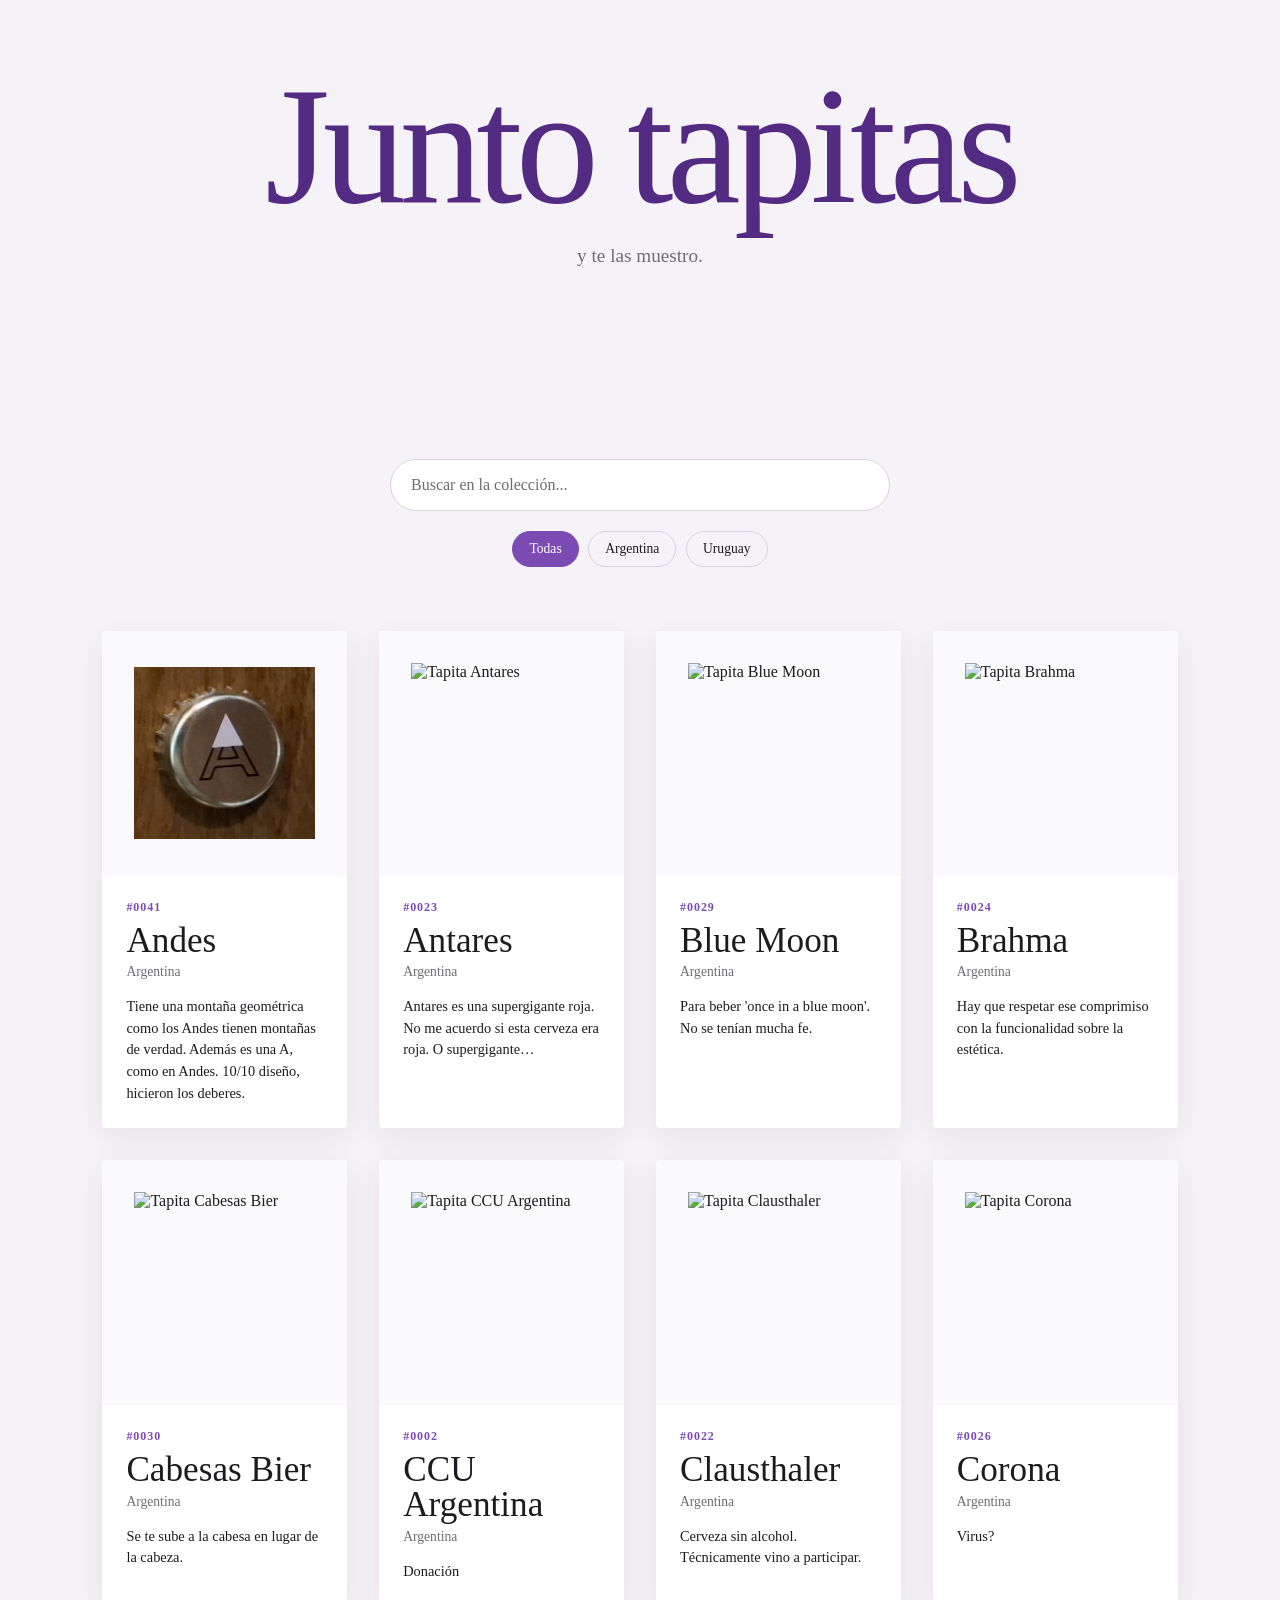
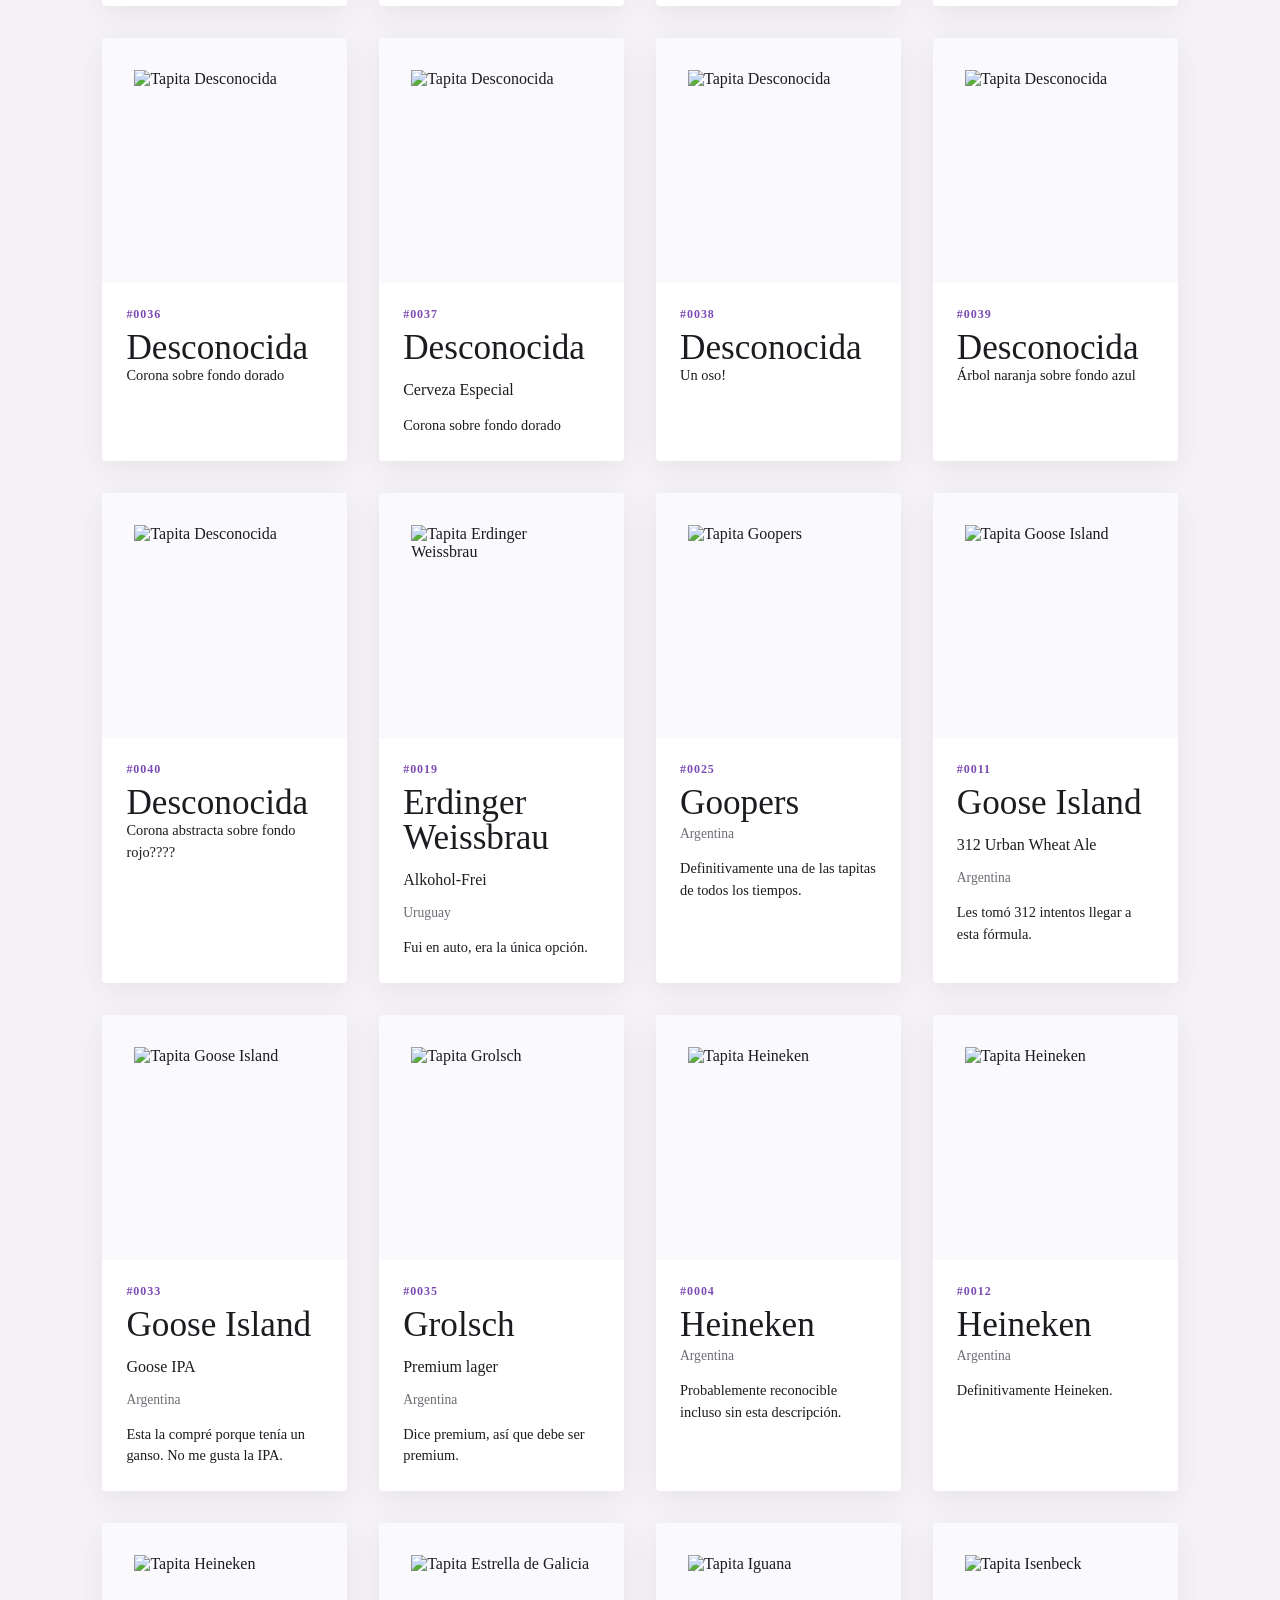
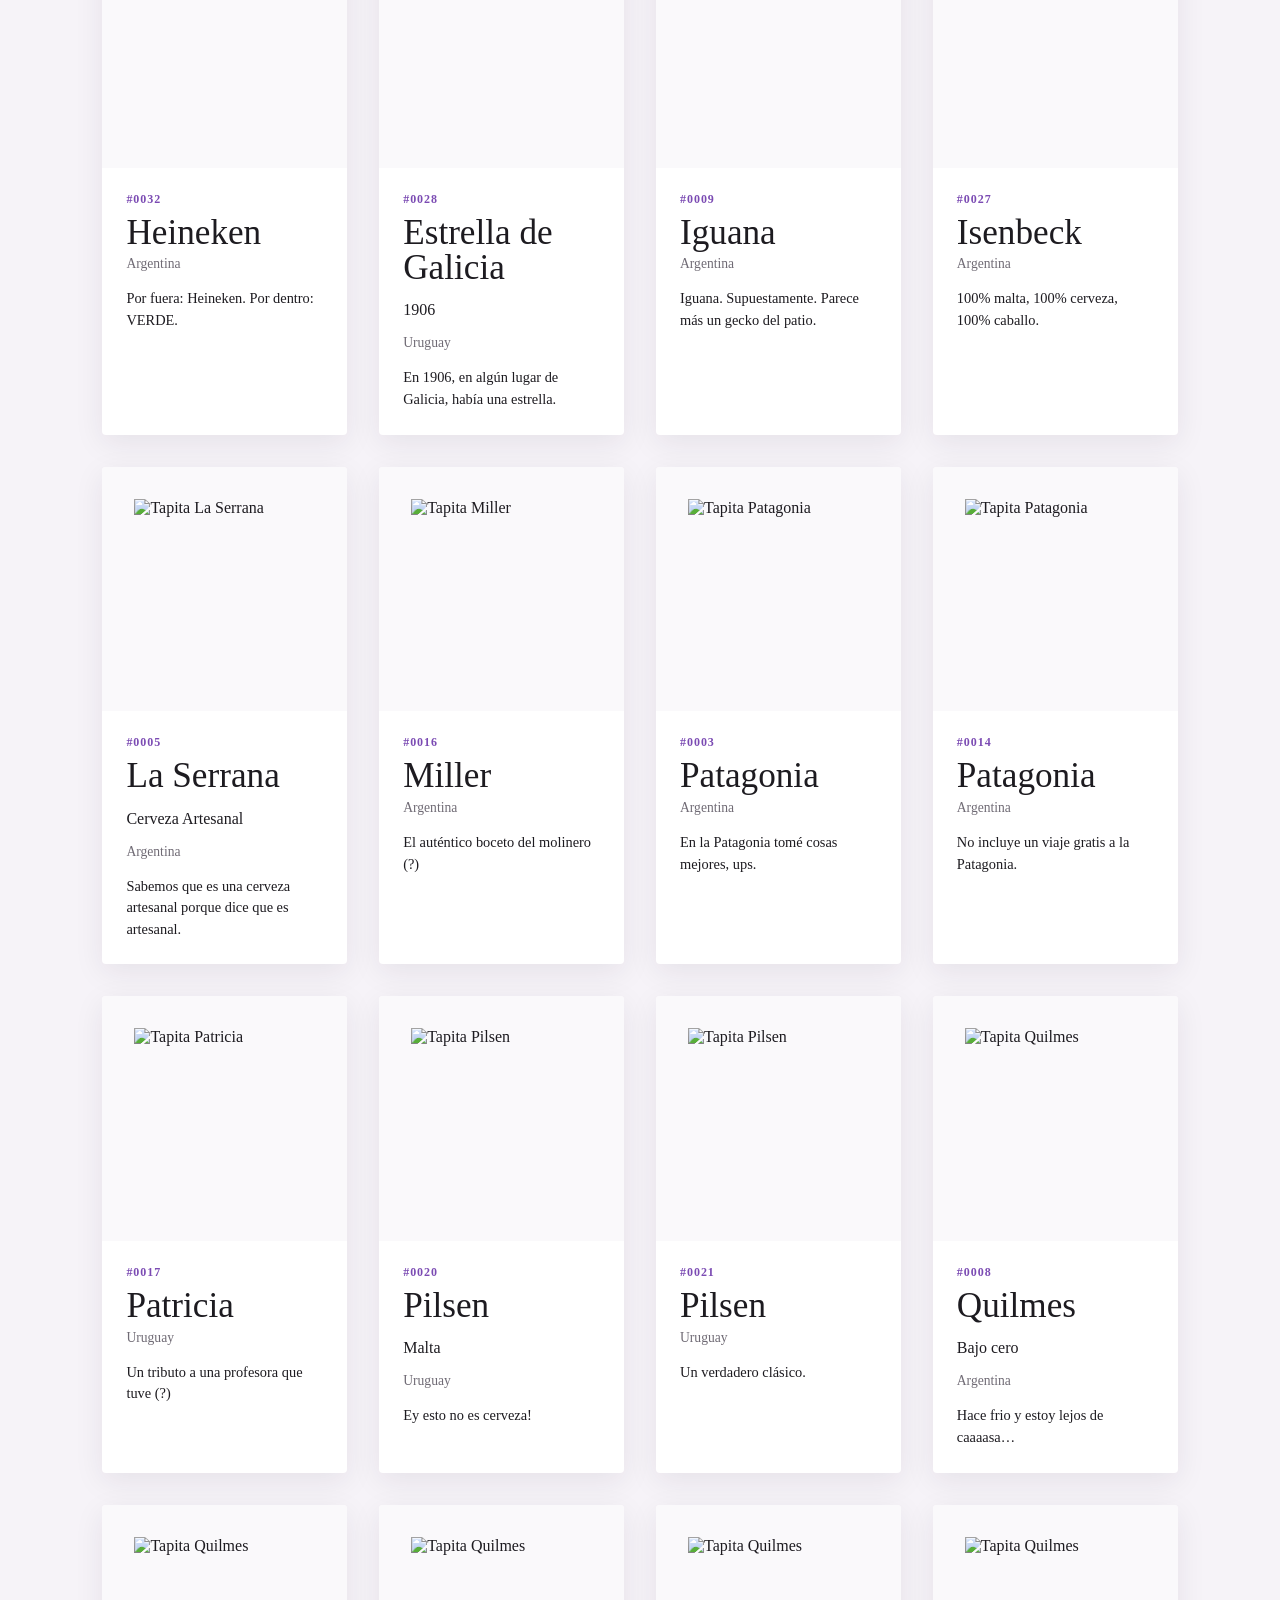
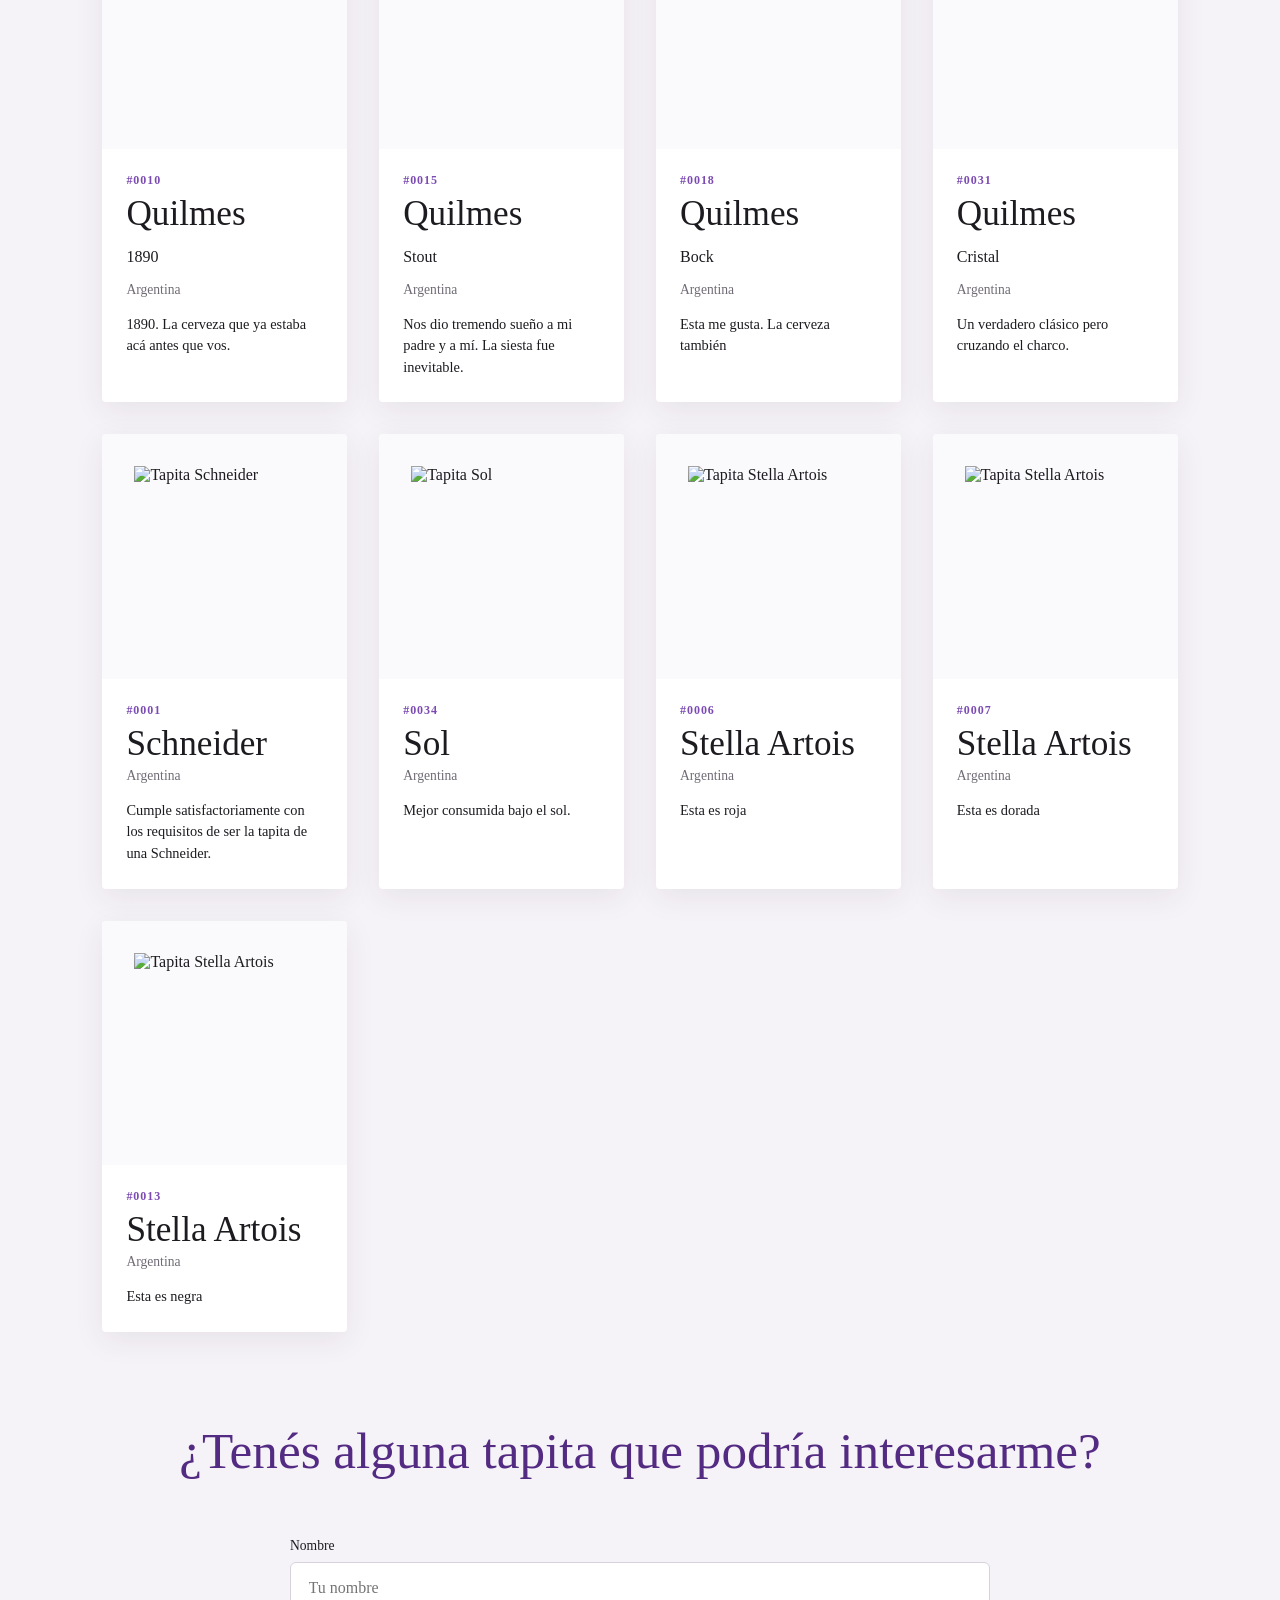
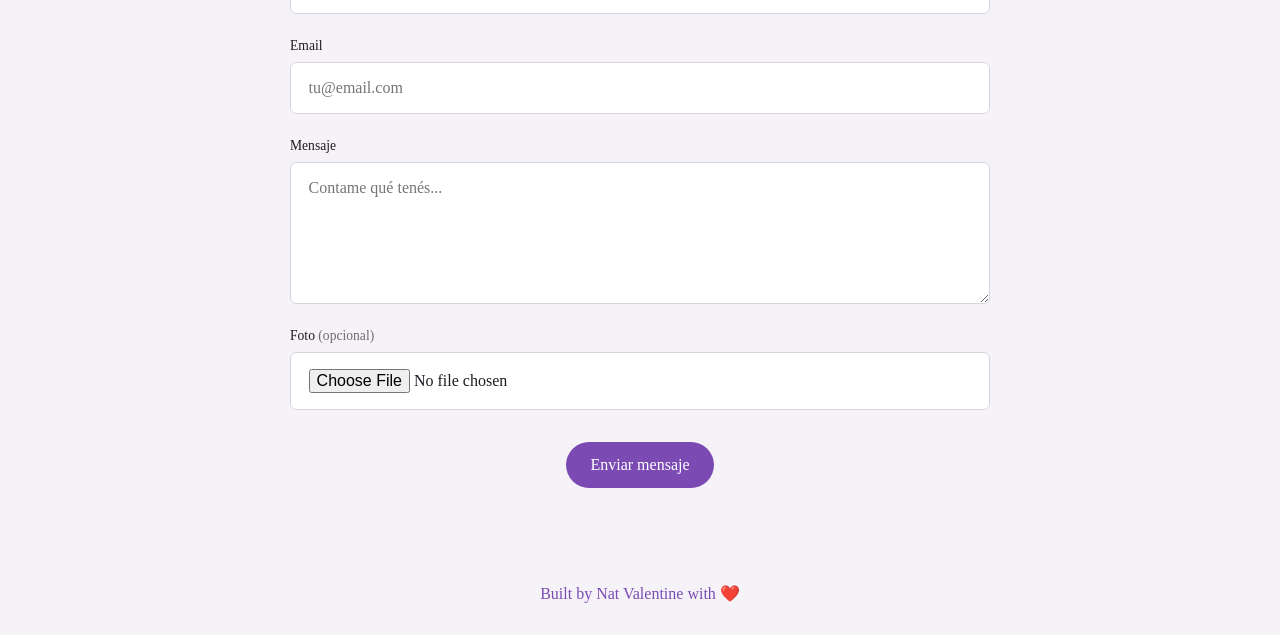
==== index.html @ 82ef7c2a "upload project" ====
<!doctype html>
<html lang="es">
  <head>
    <meta charset="UTF-8" />
    <meta name="viewport" content="width=device-width, initial-scale=1.0" />

    <link rel="stylesheet" href="styles.css" />

    <script src="script.js" defer></script>
    <title>Mis tapitas</title>
  </head>
  <body>
    <header>
      <h1>Junto tapitas</h1>
      <p>y te las muestro.</p>
    </header>

    <main>
      <section id="tapitas">
        <section id="mis-tapitas" class="collection">
          <div class="filters">
            <input
              type="search"
              class="search-input"
              placeholder="Buscar en la colección..."
            />

            <div class="filter-chips">
              <button class="filter-chip active" data-place="">Todas</button>

              <button class="filter-chip" data-place="Argentina">
                Argentina
              </button>

              <button class="filter-chip" data-place="Uruguay">Uruguay</button>
            </div>
          </div>

          <div class="grid">
            <article class="card" data-brand="Andes" data-place="Argentina">
              <div class="card-image">
                <img src="assets/tapitas/0041.png" alt="Tapita Andes" />
              </div>

              <div class="card-info">
                <span class="card-id">#0041</span>

                <h3>Andes</h3>

                <p class="card-place">Argentina</p>
                <p class="card-description">
                  Tiene una montaña geométrica como los Andes tienen montañas de
                  verdad. Además es una A, como en Andes. 10/10 diseño, hicieron
                  los deberes.
                </p>
              </div>
            </article>

            <article class="card" data-brand="Antares" data-place="Argentina">
              <div class="card-image">
                <img src="assets/tapitas/0023.png" alt="Tapita Antares" />
              </div>

              <div class="card-info">
                <span class="card-id">#0023</span>

                <h3>Antares</h3>

                <p class="card-place">Argentina</p>
                <p class="card-description">
                  Antares es una supergigante roja. No me acuerdo si esta
                  cerveza era roja. O supergigante…
                </p>
              </div>
            </article>

            <article class="card" data-brand="Blue Moon" data-place="Argentina">
              <div class="card-image">
                <img src="assets/tapitas/0029.png" alt="Tapita Blue Moon" />
              </div>

              <div class="card-info">
                <span class="card-id">#0029</span>

                <h3>Blue Moon</h3>

                <p class="card-place">Argentina</p>
                <p class="card-description">
                  Para beber &#x27;once in a blue moon&#x27;. No se tenían mucha
                  fe.
                </p>
              </div>
            </article>

            <article class="card" data-brand="Brahma" data-place="Argentina">
              <div class="card-image">
                <img src="assets/tapitas/0024.png" alt="Tapita Brahma" />
              </div>

              <div class="card-info">
                <span class="card-id">#0024</span>

                <h3>Brahma</h3>

                <p class="card-place">Argentina</p>
                <p class="card-description">
                  Hay que respetar ese comprimiso con la funcionalidad sobre la
                  estética.
                </p>
              </div>
            </article>

            <article
              class="card"
              data-brand="Cabesas Bier"
              data-place="Argentina"
            >
              <div class="card-image">
                <img src="assets/tapitas/0030.png" alt="Tapita Cabesas Bier" />
              </div>

              <div class="card-info">
                <span class="card-id">#0030</span>

                <h3>Cabesas Bier</h3>

                <p class="card-place">Argentina</p>
                <p class="card-description">
                  Se te sube a la cabesa en lugar de la cabeza.
                </p>
              </div>
            </article>

            <article
              class="card"
              data-brand="CCU Argentina"
              data-place="Argentina"
            >
              <div class="card-image">
                <img src="assets/tapitas/0002.png" alt="Tapita CCU Argentina" />
              </div>

              <div class="card-info">
                <span class="card-id">#0002</span>

                <h3>CCU Argentina</h3>

                <p class="card-place">Argentina</p>
                <p class="card-description">Donación</p>
              </div>
            </article>

            <article
              class="card"
              data-brand="Clausthaler"
              data-place="Argentina"
            >
              <div class="card-image">
                <img src="assets/tapitas/0022.png" alt="Tapita Clausthaler" />
              </div>

              <div class="card-info">
                <span class="card-id">#0022</span>

                <h3>Clausthaler</h3>

                <p class="card-place">Argentina</p>
                <p class="card-description">
                  Cerveza sin alcohol. Técnicamente vino a participar.
                </p>
              </div>
            </article>

            <article class="card" data-brand="Corona" data-place="Argentina">
              <div class="card-image">
                <img src="assets/tapitas/0026.png" alt="Tapita Corona" />
              </div>

              <div class="card-info">
                <span class="card-id">#0026</span>

                <h3>Corona</h3>

                <p class="card-place">Argentina</p>
                <p class="card-description">Virus?</p>
              </div>
            </article>

            <article class="card" data-brand="Desconocida" data-place="">
              <div class="card-image">
                <img src="assets/tapitas/0036.png" alt="Tapita Desconocida" />
              </div>

              <div class="card-info">
                <span class="card-id">#0036</span>

                <h3>Desconocida</h3>

                <p class="card-description">Corona sobre fondo dorado</p>
              </div>
            </article>

            <article class="card" data-brand="Desconocida" data-place="">
              <div class="card-image">
                <img src="assets/tapitas/0037.png" alt="Tapita Desconocida" />
              </div>

              <div class="card-info">
                <span class="card-id">#0037</span>

                <h3>Desconocida</h3>

                <p class="card-product">Cerveza Especial</p>

                <p class="card-description">Corona sobre fondo dorado</p>
              </div>
            </article>

            <article class="card" data-brand="Desconocida" data-place="">
              <div class="card-image">
                <img src="assets/tapitas/0038.png" alt="Tapita Desconocida" />
              </div>

              <div class="card-info">
                <span class="card-id">#0038</span>

                <h3>Desconocida</h3>

                <p class="card-description">Un oso!</p>
              </div>
            </article>

            <article class="card" data-brand="Desconocida" data-place="">
              <div class="card-image">
                <img src="assets/tapitas/0039.png" alt="Tapita Desconocida" />
              </div>

              <div class="card-info">
                <span class="card-id">#0039</span>

                <h3>Desconocida</h3>

                <p class="card-description">Árbol naranja sobre fondo azul</p>
              </div>
            </article>

            <article class="card" data-brand="Desconocida" data-place="">
              <div class="card-image">
                <img src="assets/tapitas/0040.png" alt="Tapita Desconocida" />
              </div>

              <div class="card-info">
                <span class="card-id">#0040</span>

                <h3>Desconocida</h3>

                <p class="card-description">
                  Corona abstracta sobre fondo rojo????
                </p>
              </div>
            </article>

            <article
              class="card"
              data-brand="Erdinger Weissbrau"
              data-place="Uruguay"
            >
              <div class="card-image">
                <img
                  src="assets/tapitas/0019.png"
                  alt="Tapita Erdinger Weissbrau"
                />
              </div>

              <div class="card-info">
                <span class="card-id">#0019</span>

                <h3>Erdinger Weissbrau</h3>

                <p class="card-product">Alkohol-Frei</p>
                <p class="card-place">Uruguay</p>
                <p class="card-description">
                  Fui en auto, era la única opción.
                </p>
              </div>
            </article>

            <article class="card" data-brand="Goopers" data-place="Argentina">
              <div class="card-image">
                <img src="assets/tapitas/0025.png" alt="Tapita Goopers" />
              </div>

              <div class="card-info">
                <span class="card-id">#0025</span>

                <h3>Goopers</h3>

                <p class="card-place">Argentina</p>
                <p class="card-description">
                  Definitivamente una de las tapitas de todos los tiempos.
                </p>
              </div>
            </article>

            <article
              class="card"
              data-brand="Goose Island"
              data-place="Argentina"
            >
              <div class="card-image">
                <img src="assets/tapitas/0011.png" alt="Tapita Goose Island" />
              </div>

              <div class="card-info">
                <span class="card-id">#0011</span>

                <h3>Goose Island</h3>

                <p class="card-product">312 Urban Wheat Ale</p>
                <p class="card-place">Argentina</p>
                <p class="card-description">
                  Les tomó 312 intentos llegar a esta fórmula.
                </p>
              </div>
            </article>

            <article
              class="card"
              data-brand="Goose Island"
              data-place="Argentina"
            >
              <div class="card-image">
                <img src="assets/tapitas/0033.png" alt="Tapita Goose Island" />
              </div>

              <div class="card-info">
                <span class="card-id">#0033</span>

                <h3>Goose Island</h3>

                <p class="card-product">Goose IPA</p>
                <p class="card-place">Argentina</p>
                <p class="card-description">
                  Esta la compré porque tenía un ganso. No me gusta la IPA.
                </p>
              </div>
            </article>

            <article class="card" data-brand="Grolsch" data-place="Argentina">
              <div class="card-image">
                <img src="assets/tapitas/0035.png" alt="Tapita Grolsch" />
              </div>

              <div class="card-info">
                <span class="card-id">#0035</span>

                <h3>Grolsch</h3>

                <p class="card-product">Premium lager</p>
                <p class="card-place">Argentina</p>
                <p class="card-description">
                  Dice premium, así que debe ser premium.
                </p>
              </div>
            </article>

            <article class="card" data-brand="Heineken" data-place="Argentina">
              <div class="card-image">
                <img src="assets/tapitas/0004.png" alt="Tapita Heineken" />
              </div>

              <div class="card-info">
                <span class="card-id">#0004</span>

                <h3>Heineken</h3>

                <p class="card-place">Argentina</p>
                <p class="card-description">
                  Probablemente reconocible incluso sin esta descripción.
                </p>
              </div>
            </article>

            <article class="card" data-brand="Heineken" data-place="Argentina">
              <div class="card-image">
                <img src="assets/tapitas/0012.png" alt="Tapita Heineken" />
              </div>

              <div class="card-info">
                <span class="card-id">#0012</span>

                <h3>Heineken</h3>

                <p class="card-place">Argentina</p>
                <p class="card-description">Definitivamente Heineken.</p>
              </div>
            </article>

            <article class="card" data-brand="Heineken" data-place="Argentina">
              <div class="card-image">
                <img src="assets/tapitas/0032.png" alt="Tapita Heineken" />
              </div>

              <div class="card-info">
                <span class="card-id">#0032</span>

                <h3>Heineken</h3>

                <p class="card-place">Argentina</p>
                <p class="card-description">
                  Por fuera: Heineken. Por dentro: VERDE.
                </p>
              </div>
            </article>

            <article
              class="card"
              data-brand="Estrella de Galicia"
              data-place="Uruguay"
            >
              <div class="card-image">
                <img
                  src="assets/tapitas/0028.png"
                  alt="Tapita Estrella de Galicia"
                />
              </div>

              <div class="card-info">
                <span class="card-id">#0028</span>

                <h3>Estrella de Galicia</h3>

                <p class="card-product">1906</p>
                <p class="card-place">Uruguay</p>
                <p class="card-description">
                  En 1906, en algún lugar de Galicia, había una estrella.
                </p>
              </div>
            </article>

            <article class="card" data-brand="Iguana" data-place="Argentina">
              <div class="card-image">
                <img src="assets/tapitas/0009.png" alt="Tapita Iguana" />
              </div>

              <div class="card-info">
                <span class="card-id">#0009</span>

                <h3>Iguana</h3>

                <p class="card-place">Argentina</p>
                <p class="card-description">
                  Iguana. Supuestamente. Parece más un gecko del patio.
                </p>
              </div>
            </article>

            <article class="card" data-brand="Isenbeck" data-place="Argentina">
              <div class="card-image">
                <img src="assets/tapitas/0027.png" alt="Tapita Isenbeck" />
              </div>

              <div class="card-info">
                <span class="card-id">#0027</span>

                <h3>Isenbeck</h3>

                <p class="card-place">Argentina</p>
                <p class="card-description">
                  100% malta, 100% cerveza, 100% caballo.
                </p>
              </div>
            </article>

            <article
              class="card"
              data-brand="La Serrana"
              data-place="Argentina"
            >
              <div class="card-image">
                <img src="assets/tapitas/0005.png" alt="Tapita La Serrana" />
              </div>

              <div class="card-info">
                <span class="card-id">#0005</span>

                <h3>La Serrana</h3>

                <p class="card-product">Cerveza Artesanal</p>
                <p class="card-place">Argentina</p>
                <p class="card-description">
                  Sabemos que es una cerveza artesanal porque dice que es
                  artesanal.
                </p>
              </div>
            </article>

            <article class="card" data-brand="Miller" data-place="Argentina">
              <div class="card-image">
                <img src="assets/tapitas/0016.png" alt="Tapita Miller" />
              </div>

              <div class="card-info">
                <span class="card-id">#0016</span>

                <h3>Miller</h3>

                <p class="card-place">Argentina</p>
                <p class="card-description">
                  El auténtico boceto del molinero (?)
                </p>
              </div>
            </article>

            <article class="card" data-brand="Patagonia" data-place="Argentina">
              <div class="card-image">
                <img src="assets/tapitas/0003.png" alt="Tapita Patagonia" />
              </div>

              <div class="card-info">
                <span class="card-id">#0003</span>

                <h3>Patagonia</h3>

                <p class="card-place">Argentina</p>
                <p class="card-description">
                  En la Patagonia tomé cosas mejores, ups.
                </p>
              </div>
            </article>

            <article class="card" data-brand="Patagonia" data-place="Argentina">
              <div class="card-image">
                <img src="assets/tapitas/0014.png" alt="Tapita Patagonia" />
              </div>

              <div class="card-info">
                <span class="card-id">#0014</span>

                <h3>Patagonia</h3>

                <p class="card-place">Argentina</p>
                <p class="card-description">
                  No incluye un viaje gratis a la Patagonia.
                </p>
              </div>
            </article>

            <article class="card" data-brand="Patricia" data-place="Uruguay">
              <div class="card-image">
                <img src="assets/tapitas/0017.png" alt="Tapita Patricia" />
              </div>

              <div class="card-info">
                <span class="card-id">#0017</span>

                <h3>Patricia</h3>

                <p class="card-place">Uruguay</p>
                <p class="card-description">
                  Un tributo a una profesora que tuve (?)
                </p>
              </div>
            </article>

            <article class="card" data-brand="Pilsen" data-place="Uruguay">
              <div class="card-image">
                <img src="assets/tapitas/0020.png" alt="Tapita Pilsen" />
              </div>

              <div class="card-info">
                <span class="card-id">#0020</span>

                <h3>Pilsen</h3>

                <p class="card-product">Malta</p>
                <p class="card-place">Uruguay</p>
                <p class="card-description">Ey esto no es cerveza!</p>
              </div>
            </article>

            <article class="card" data-brand="Pilsen" data-place="Uruguay">
              <div class="card-image">
                <img src="assets/tapitas/0021.png" alt="Tapita Pilsen" />
              </div>

              <div class="card-info">
                <span class="card-id">#0021</span>

                <h3>Pilsen</h3>

                <p class="card-place">Uruguay</p>
                <p class="card-description">Un verdadero clásico.</p>
              </div>
            </article>

            <article class="card" data-brand="Quilmes" data-place="Argentina">
              <div class="card-image">
                <img src="assets/tapitas/0008.png" alt="Tapita Quilmes" />
              </div>

              <div class="card-info">
                <span class="card-id">#0008</span>

                <h3>Quilmes</h3>

                <p class="card-product">Bajo cero</p>
                <p class="card-place">Argentina</p>
                <p class="card-description">
                  Hace frio y estoy lejos de caaaasa…
                </p>
              </div>
            </article>

            <article class="card" data-brand="Quilmes" data-place="Argentina">
              <div class="card-image">
                <img src="assets/tapitas/0010.png" alt="Tapita Quilmes" />
              </div>

              <div class="card-info">
                <span class="card-id">#0010</span>

                <h3>Quilmes</h3>

                <p class="card-product">1890</p>
                <p class="card-place">Argentina</p>
                <p class="card-description">
                  1890. La cerveza que ya estaba acá antes que vos.
                </p>
              </div>
            </article>

            <article class="card" data-brand="Quilmes" data-place="Argentina">
              <div class="card-image">
                <img src="assets/tapitas/0015.png" alt="Tapita Quilmes" />
              </div>

              <div class="card-info">
                <span class="card-id">#0015</span>

                <h3>Quilmes</h3>

                <p class="card-product">Stout</p>
                <p class="card-place">Argentina</p>
                <p class="card-description">
                  Nos dio tremendo sueño a mi padre y a mí. La siesta fue
                  inevitable.
                </p>
              </div>
            </article>

            <article class="card" data-brand="Quilmes" data-place="Argentina">
              <div class="card-image">
                <img src="assets/tapitas/0018.png" alt="Tapita Quilmes" />
              </div>

              <div class="card-info">
                <span class="card-id">#0018</span>

                <h3>Quilmes</h3>

                <p class="card-product">Bock</p>
                <p class="card-place">Argentina</p>
                <p class="card-description">
                  Esta me gusta. La cerveza también
                </p>
              </div>
            </article>

            <article class="card" data-brand="Quilmes" data-place="Argentina">
              <div class="card-image">
                <img src="assets/tapitas/0031.png" alt="Tapita Quilmes" />
              </div>

              <div class="card-info">
                <span class="card-id">#0031</span>

                <h3>Quilmes</h3>

                <p class="card-product">Cristal</p>
                <p class="card-place">Argentina</p>
                <p class="card-description">
                  Un verdadero clásico pero cruzando el charco.
                </p>
              </div>
            </article>

            <article class="card" data-brand="Schneider" data-place="Argentina">
              <div class="card-image">
                <img src="assets/tapitas/0001.png" alt="Tapita Schneider" />
              </div>

              <div class="card-info">
                <span class="card-id">#0001</span>

                <h3>Schneider</h3>

                <p class="card-place">Argentina</p>
                <p class="card-description">
                  Cumple satisfactoriamente con los requisitos de ser la tapita
                  de una Schneider.
                </p>
              </div>
            </article>

            <article class="card" data-brand="Sol" data-place="Argentina">
              <div class="card-image">
                <img src="assets/tapitas/0034.png" alt="Tapita Sol" />
              </div>

              <div class="card-info">
                <span class="card-id">#0034</span>

                <h3>Sol</h3>

                <p class="card-place">Argentina</p>
                <p class="card-description">Mejor consumida bajo el sol.</p>
              </div>
            </article>

            <article
              class="card"
              data-brand="Stella Artois"
              data-place="Argentina"
            >
              <div class="card-image">
                <img src="assets/tapitas/0006.png" alt="Tapita Stella Artois" />
              </div>

              <div class="card-info">
                <span class="card-id">#0006</span>

                <h3>Stella Artois</h3>

                <p class="card-place">Argentina</p>
                <p class="card-description">Esta es roja</p>
              </div>
            </article>

            <article
              class="card"
              data-brand="Stella Artois"
              data-place="Argentina"
            >
              <div class="card-image">
                <img src="assets/tapitas/0007.png" alt="Tapita Stella Artois" />
              </div>

              <div class="card-info">
                <span class="card-id">#0007</span>

                <h3>Stella Artois</h3>

                <p class="card-place">Argentina</p>
                <p class="card-description">Esta es dorada</p>
              </div>
            </article>

            <article
              class="card"
              data-brand="Stella Artois"
              data-place="Argentina"
            >
              <div class="card-image">
                <img src="assets/tapitas/0013.png" alt="Tapita Stella Artois" />
              </div>

              <div class="card-info">
                <span class="card-id">#0013</span>

                <h3>Stella Artois</h3>

                <p class="card-place">Argentina</p>
                <p class="card-description">Esta es negra</p>
              </div>
            </article>
          </div>
        </section>
      </section>

      <section id="contact">
        <h2>¿Tenés alguna tapita que podría interesarme?</h2>

        <form class="contact-form">
          <div class="form-field">
            <label for="name">Nombre</label>
            <input
              type="text"
              id="name"
              name="name"
              placeholder="Tu nombre"
              required
            />
          </div>

          <div class="form-field">
            <label for="email">Email</label>
            <input
              type="email"
              id="email"
              name="email"
              placeholder="tu@email.com"
              required
            />
          </div>

          <div class="form-field">
            <label for="message">Mensaje</label>
            <textarea
              id="message"
              name="message"
              rows="6"
              placeholder="Contame qué tenés..."
              required
            ></textarea>
          </div>

          <div class="form-field">
            <label for="photo">Foto <span>(opcional)</span></label>
            <input type="file" id="photo" name="photo" accept="image/*" />
          </div>

          <button type="submit">Enviar mensaje</button>
        </form>
      </section>
    </main>

    <footer>Built by Nat Valentine with ❤️</footer>
  </body>
</html>
---- styles.css ----
@font-face {
    font-family: "Cormorant Garamong";
    src: url("/assets/fonts/CormorantGaramond-VariableFont_wght.ttf") format("truetype");
    font-weight: 100 900;
    font-style: normal;
}

:root {
    --bg: #f6f3f8;
    --surface: #ffffff;
    --text: #1d1b20;
    --muted: #706b75;

    --accent: #7b4bb3;
    --accent-dark: #542b82;

    --display-font: "Cormorant Garamond", serif;
    --default-font: "Roboto", sans-serif;
}

* {
    box-sizing: border-box;
}

html {
    scroll-behavior: smooth;
}

body {
    margin: 0;
    background: var(--bg);
    color: var(--text);
    font-family: var(--body);
}

header {
    margin: auto;
    text-align: center;
    display: flex;
    flex-direction: column;
    justify-content: center;
    padding: 5rem 8vw;
}

header h1 {
    margin: 0;
    font-family: var(--display-font);
    font-size: clamp(5rem, 13vw, 11rem);
    font-weight: 300;
    color: var(--accent-dark);
    line-height: 0.8;
    letter-spacing: -0.04em;
}

header p {
    margin: 2rem 0 0;
    color: var(--muted);
    font-size: 1.2rem;
    font-weight: 500;
}

footer {
    display: flex;
    flex-direction: column;
    justify-content: center;
    text-align: center;
    margin-top: 2rem;
    padding: 2rem 8vw;
    color: var(--accent)
}

main {
    padding: 0 8vw;
}

section {
    padding: 2rem 0;
}

section h2 {
    text-align: center;
    font-family: var(--display-font);
    font-size: clamp(2rem, 4vw, 4rem);
    color: var(--accent-dark);
    font-weight: 300;
    line-height: 0.9;
    margin: 0 0 1rem;
}

section>p {
    color: var(--muted);
}

.grid {
    display: grid;
    grid-template-columns: repeat(4, 1fr);
    gap: 2rem;
    margin-top: 4rem;
}

.card {
    background: var(--surface);
    border-radius: 4px;
    overflow: hidden;
    box-shadow: 0 8px 30px rgba(40, 20, 50, 0.08);
    transition:
        transform 0.25s ease,
        box-shadow 0.25s ease;
}

.card:hover {
    transform: translateY(-6px) rotate(-0.5deg);
    box-shadow: 0 16px 40px rgba(40, 20, 50, 0.14);
}

.card-image {
    aspect-ratio: 1 / 1;
    display: flex;
    align-items: center;
    justify-content: center;
    padding: 2rem;
    background: #faf9fb;
}

.card-image img {
    width: 100%;
    height: 100%;
    object-fit: contain;
}

.card-info {
    padding: 1.5rem;
}

.card-id {
    display: block;
    color: var(--accent);
    font-size: 0.75rem;
    font-weight: 700;
    letter-spacing: 0.08em;
    margin-bottom: 0.5rem;
}

.card h3 {
    margin: 0;
    font-family: var(--display-font);
    font-size: 2.2rem;
    font-weight: 400;
    line-height: 1;
}

.card-place {
    margin: 0.4rem 0 1rem;
    color: var(--muted);
    font-size: 0.85rem;
}

.card-description {
    margin: 0;
    color: var(--text);
    font-size: 0.9rem;
    line-height: 1.5;
}

.filters {
    margin-top: 3rem;
    display: flex;
    flex-direction: column;
    align-items: center;
}

.search-input {
    width: 100%;
    max-width: 500px;
    padding: 1rem 1.25rem;

    border: 1px solid #d8d2dc;
    border-radius: 999px;

    background: var(--surface);
    color: var(--text);

    font: inherit;
    font-size: 1rem;

    outline: none;

    transition:
        border-color 0.2s ease,
        box-shadow 0.2s ease;
}

.search-input::placeholder {
    color: var(--muted);
}

.search-input:focus {
    border-color: var(--accent);
    box-shadow: 0 0 0 3px rgba(123, 75, 179, 0.12);
}

.filter-chips {
    display: flex;
    flex-wrap: wrap;
    justify-content: center;
    gap: 0.6rem;
    margin-top: 1.25rem;
}

.filter-chip {
    padding: 0.55rem 1rem;

    border: 1px solid #d8d2dc;
    border-radius: 999px;

    background: transparent;
    color: var(--text);

    font: inherit;
    font-size: 0.85rem;

    cursor: pointer;

    transition:
        background 0.2s ease,
        color 0.2s ease,
        border-color 0.2s ease,
        transform 0.2s ease;
}

.filter-chip:hover {
    border-color: var(--accent);
    color: var(--accent);
}

.filter-chip.active {
    background: var(--accent);
    border-color: var(--accent);
    color: white;
}

.filter-chip:active {
    transform: scale(0.96);
}

.contact-form {
    max-width: 700px;
    margin: 4rem auto 0;
}

.form-field {
    display: flex;
    flex-direction: column;
    gap: 0.5rem;
    margin-bottom: 1.5rem;
}

.form-field label {
    font-size: 0.85rem;
    font-weight: 500;
}

.form-field label span {
    color: var(--muted);
    font-weight: 400;
}

.form-field input,
.form-field textarea {
    width: 100%;
    padding: 1rem 1.1rem;

    border: 1px solid #d8d2dc;
    border-radius: 6px;

    background: var(--surface);
    color: var(--text);

    font: inherit;

    outline: none;

    transition:
        border-color 0.2s ease,
        box-shadow 0.2s ease;
}

.form-field textarea {
    resize: vertical;
}

.form-field input:focus,
.form-field textarea:focus {
    border-color: var(--accent);
    box-shadow: 0 0 0 3px rgba(123, 75, 179, 0.12);
}

.contact-form button {
    display: block;
    margin: 2rem auto 0;
    padding: 0.9rem 1.5rem;

    border: none;
    border-radius: 999px;

    background: var(--accent);
    color: white;

    font: inherit;
    font-weight: 500;

    cursor: pointer;

    transition:
        background 0.2s ease,
        transform 0.2s ease;
}

.contact-form button:hover {
    background: var(--accent-dark);
    transform: translateY(-2px);
}

@media (max-width: 1000px) {
    .grid {
        grid-template-columns: repeat(3, 1fr);
    }
}

@media (max-width: 700px) {
    .grid {
        grid-template-columns: repeat(2, 1fr);
        gap: 1rem;
    }
}

@media (max-width: 450px) {
    .grid {
        grid-template-columns: 1fr;
    }
}
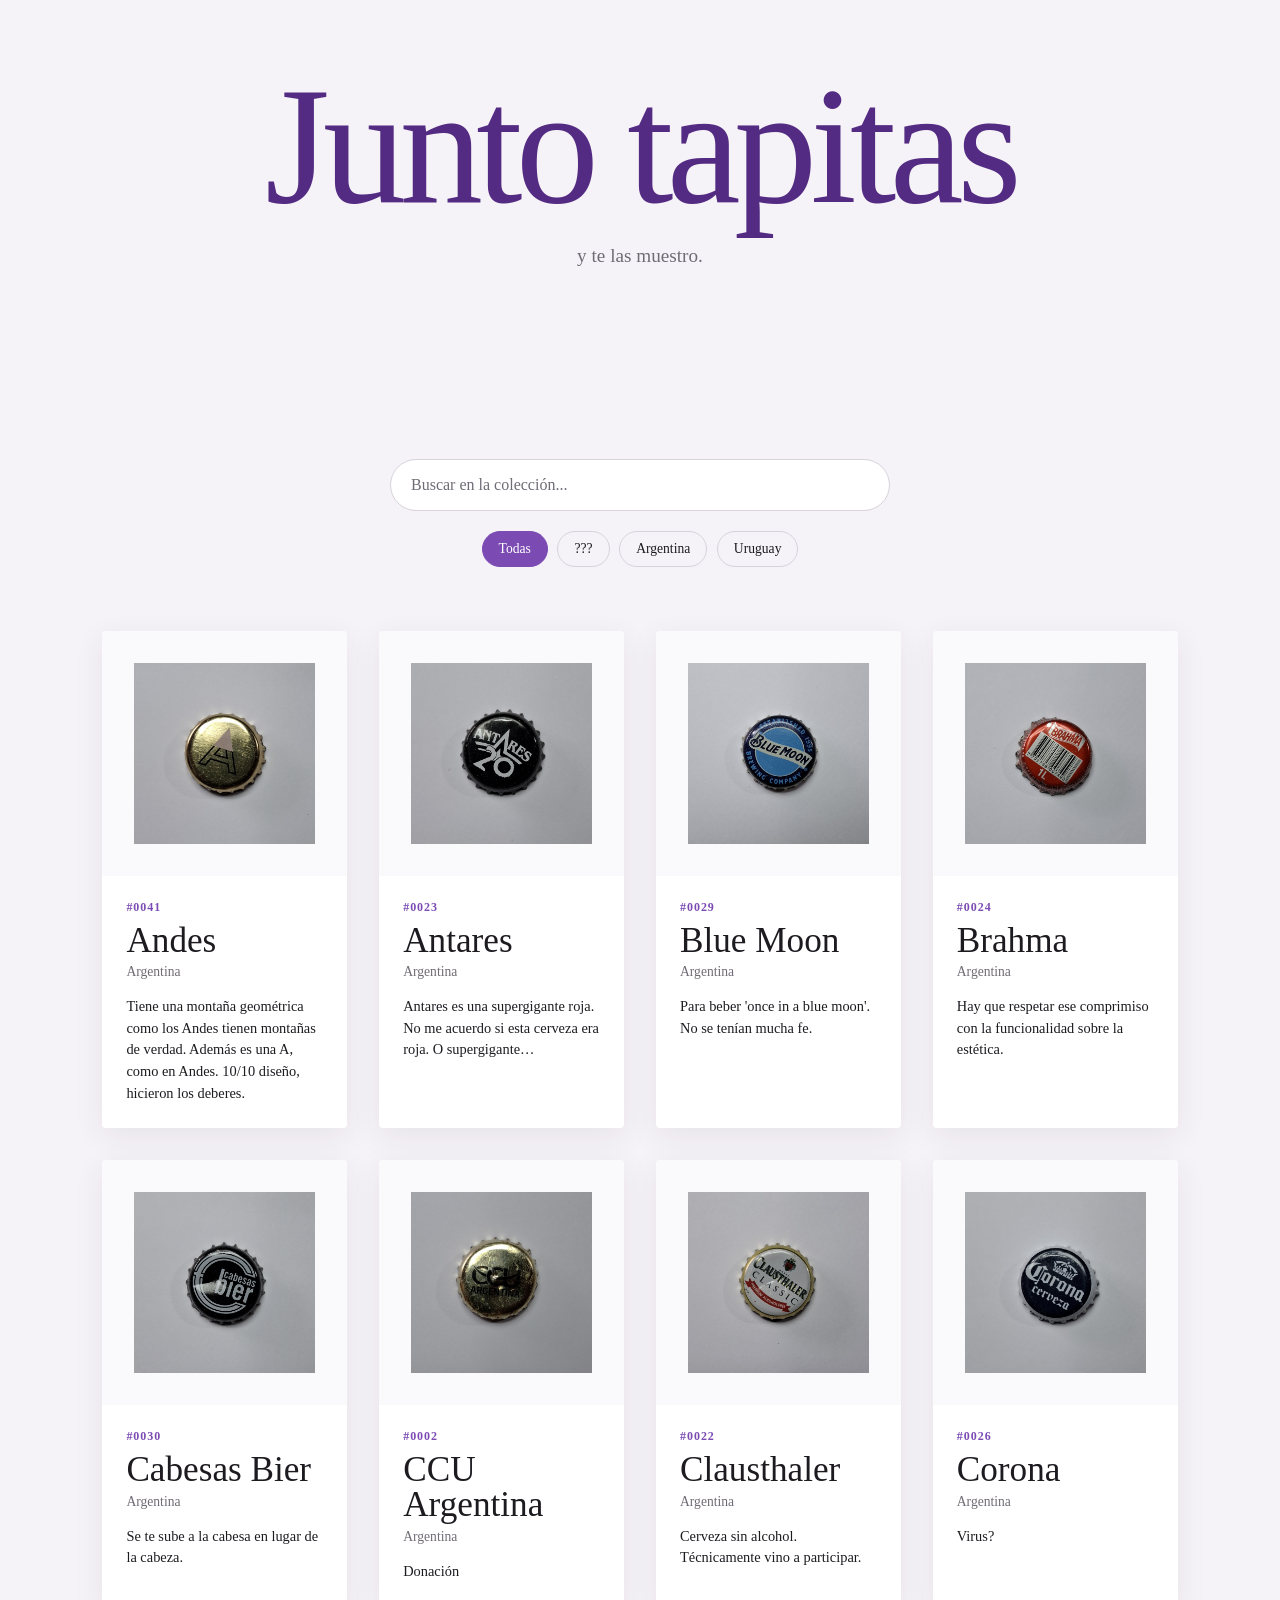
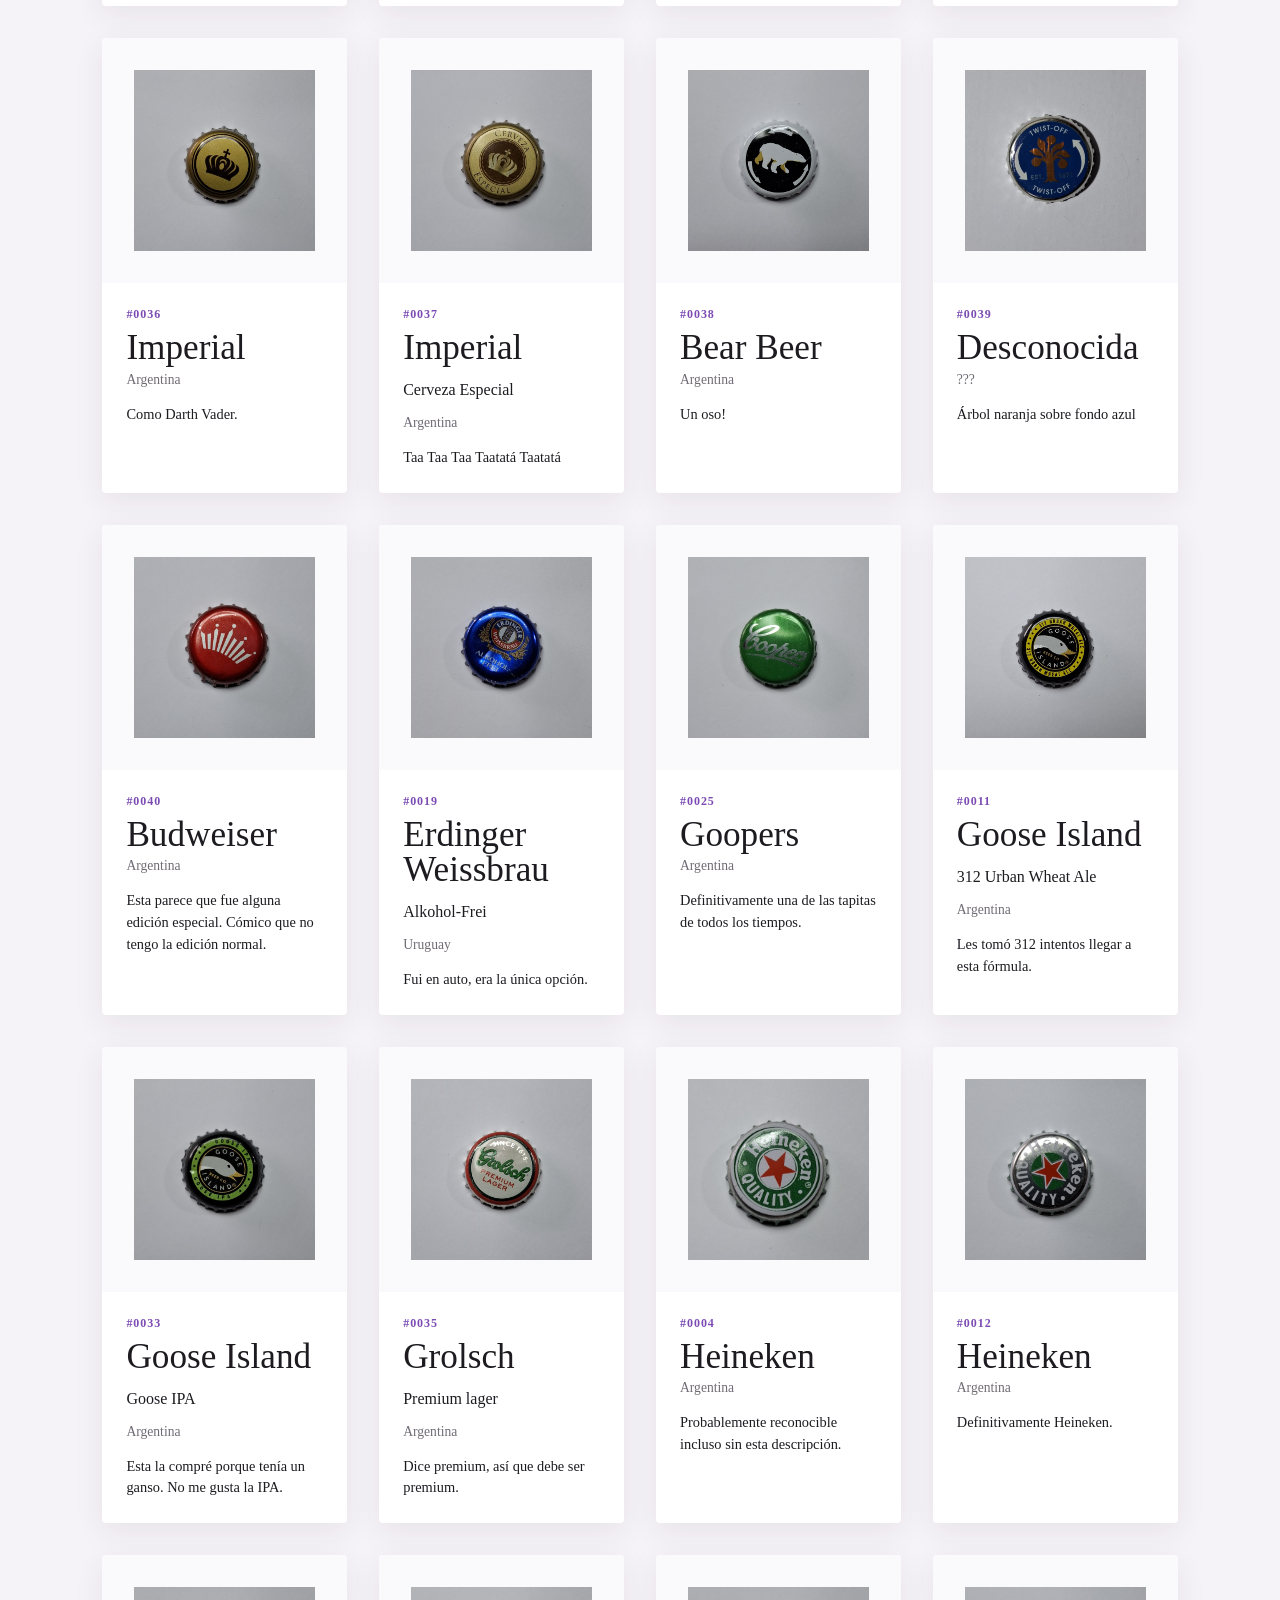
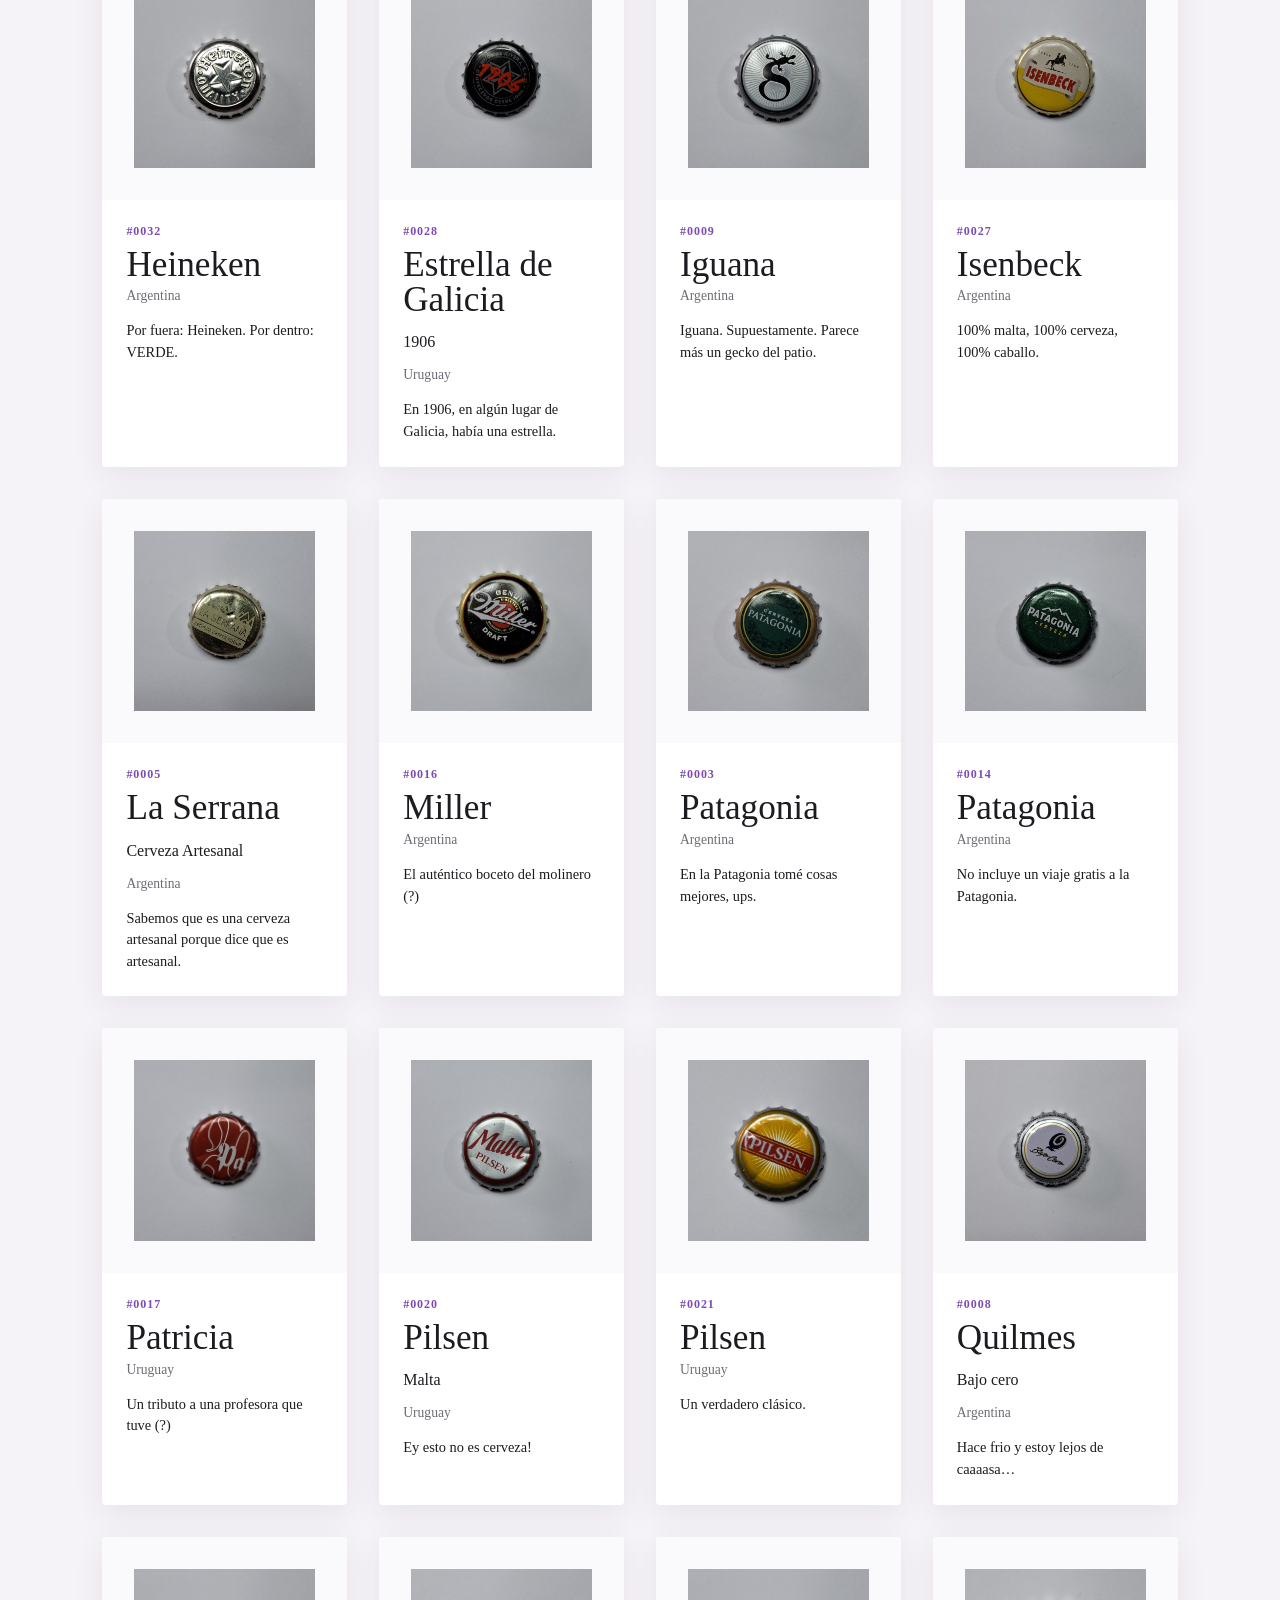
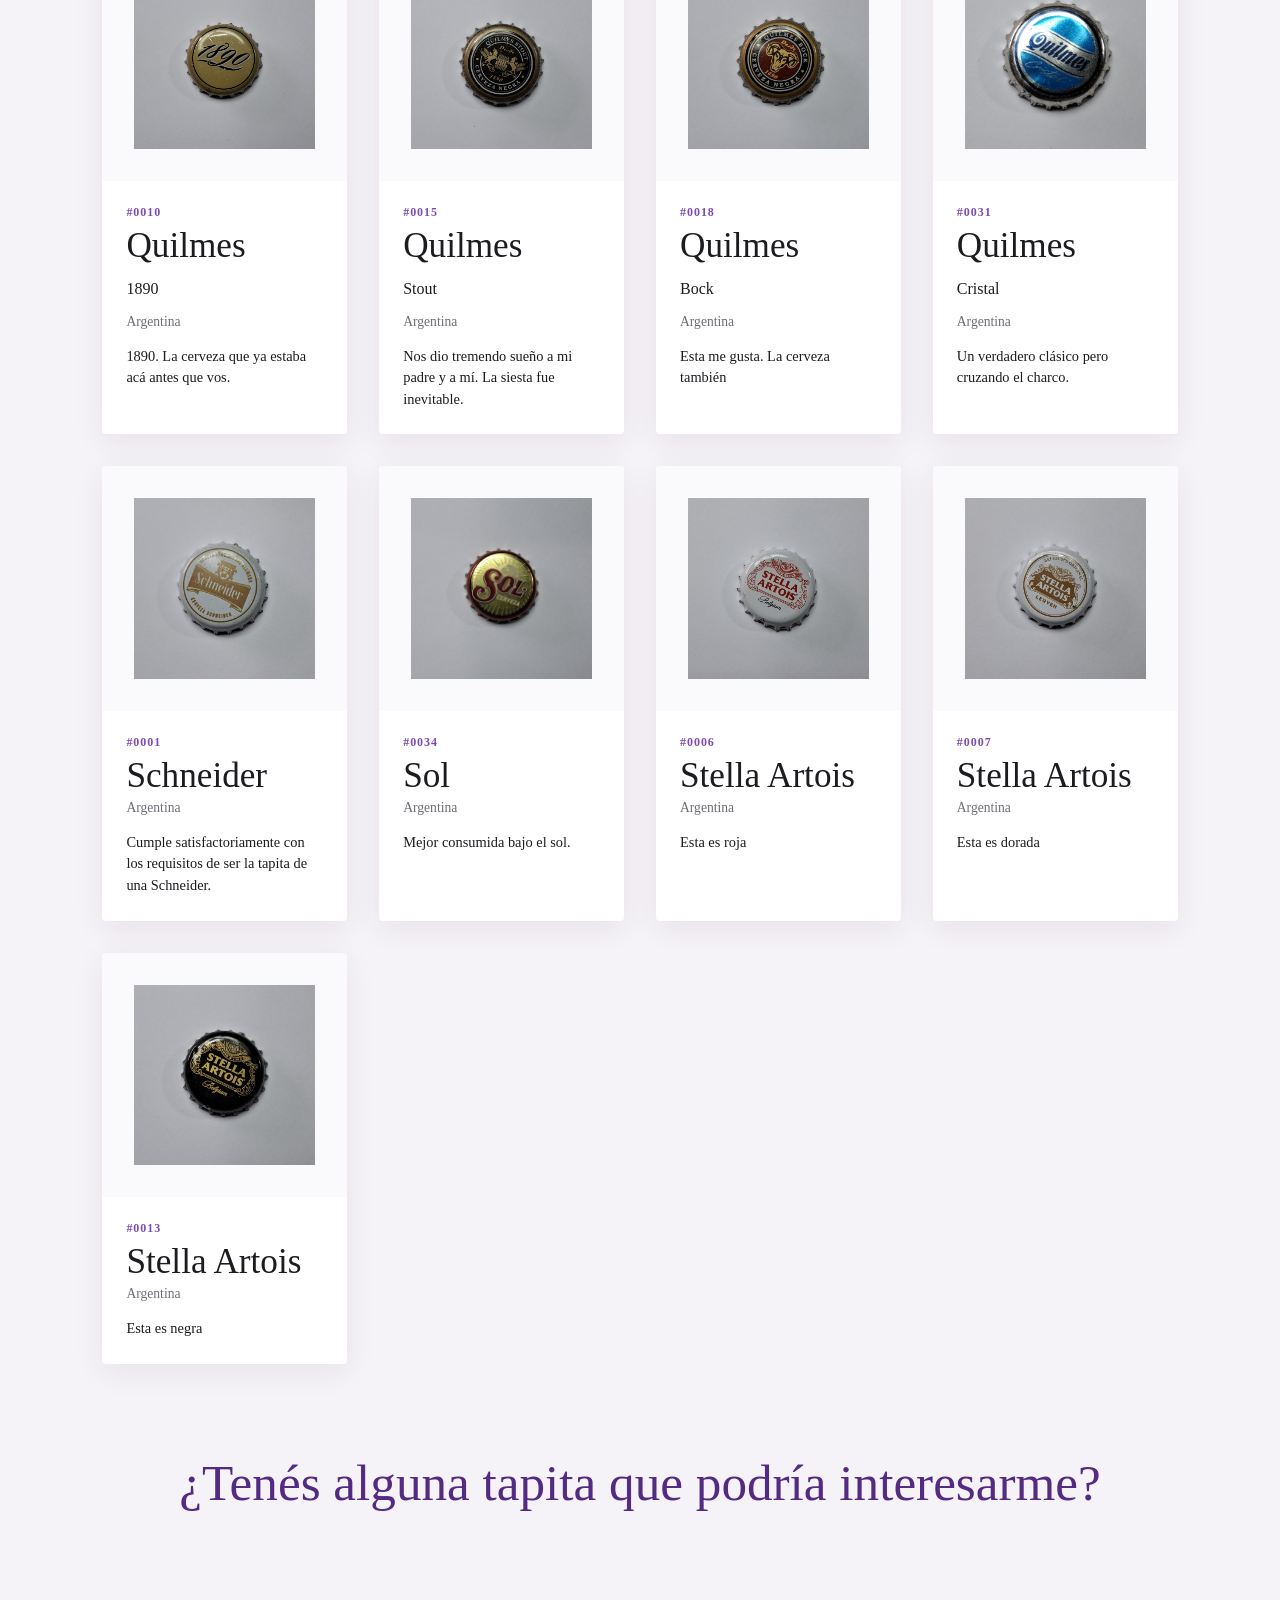
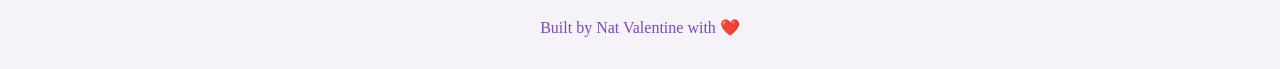
==== commit 889149d8: "regenerate with pics" ====
--- a/index.html
+++ b/index.html
@@ -28,6 +28,8 @@
             <div class="filter-chips">
               <button class="filter-chip active" data-place="">Todas</button>
 
+              <button class="filter-chip" data-place="???">???</button>
+
               <button class="filter-chip" data-place="Argentina">
                 Argentina
               </button>
@@ -39,7 +41,7 @@
           <div class="grid">
             <article class="card" data-brand="Andes" data-place="Argentina">
               <div class="card-image">
-                <img src="assets/tapitas/0041.png" alt="Tapita Andes" />
+                <img src="/assets/tapitas/0041.jpg" alt="Tapita Andes" />
               </div>
 
               <div class="card-info">
@@ -58,7 +60,7 @@
 
             <article class="card" data-brand="Antares" data-place="Argentina">
               <div class="card-image">
-                <img src="assets/tapitas/0023.png" alt="Tapita Antares" />
+                <img src="/assets/tapitas/0023.jpg" alt="Tapita Antares" />
               </div>
 
               <div class="card-info">
@@ -76,7 +78,7 @@
 
             <article class="card" data-brand="Blue Moon" data-place="Argentina">
               <div class="card-image">
-                <img src="assets/tapitas/0029.png" alt="Tapita Blue Moon" />
+                <img src="/assets/tapitas/0029.jpg" alt="Tapita Blue Moon" />
               </div>
 
               <div class="card-info">
@@ -94,7 +96,7 @@
 
             <article class="card" data-brand="Brahma" data-place="Argentina">
               <div class="card-image">
-                <img src="assets/tapitas/0024.png" alt="Tapita Brahma" />
+                <img src="/assets/tapitas/0024.jpg" alt="Tapita Brahma" />
               </div>
 
               <div class="card-info">
@@ -116,7 +118,7 @@
               data-place="Argentina"
             >
               <div class="card-image">
-                <img src="assets/tapitas/0030.png" alt="Tapita Cabesas Bier" />
+                <img src="/assets/tapitas/0030.jpg" alt="Tapita Cabesas Bier" />
               </div>
 
               <div class="card-info">
@@ -137,7 +139,10 @@
               data-place="Argentina"
             >
               <div class="card-image">
-                <img src="assets/tapitas/0002.png" alt="Tapita CCU Argentina" />
+                <img
+                  src="/assets/tapitas/0002.jpg"
+                  alt="Tapita CCU Argentina"
+                />
               </div>
 
               <div class="card-info">
@@ -156,7 +161,7 @@
               data-place="Argentina"
             >
               <div class="card-image">
-                <img src="assets/tapitas/0022.png" alt="Tapita Clausthaler" />
+                <img src="/assets/tapitas/0022.jpg" alt="Tapita Clausthaler" />
               </div>
 
               <div class="card-info">
@@ -173,7 +178,7 @@
 
             <article class="card" data-brand="Corona" data-place="Argentina">
               <div class="card-image">
-                <img src="assets/tapitas/0026.png" alt="Tapita Corona" />
+                <img src="/assets/tapitas/0026.jpg" alt="Tapita Corona" />
               </div>
 
               <div class="card-info">
@@ -186,76 +191,81 @@
               </div>
             </article>
 
-            <article class="card" data-brand="Desconocida" data-place="">
-              <div class="card-image">
-                <img src="assets/tapitas/0036.png" alt="Tapita Desconocida" />
+            <article class="card" data-brand="Imperial" data-place="Argentina">
+              <div class="card-image">
+                <img src="/assets/tapitas/0036.jpg" alt="Tapita Imperial" />
               </div>
 
               <div class="card-info">
                 <span class="card-id">#0036</span>
 
+                <h3>Imperial</h3>
+
+                <p class="card-place">Argentina</p>
+                <p class="card-description">Como Darth Vader.</p>
+              </div>
+            </article>
+
+            <article class="card" data-brand="Imperial" data-place="Argentina">
+              <div class="card-image">
+                <img src="/assets/tapitas/0037.jpg" alt="Tapita Imperial" />
+              </div>
+
+              <div class="card-info">
+                <span class="card-id">#0037</span>
+
+                <h3>Imperial</h3>
+
+                <p class="card-product">Cerveza Especial</p>
+                <p class="card-place">Argentina</p>
+                <p class="card-description">Taa Taa Taa Taatatá Taatatá</p>
+              </div>
+            </article>
+
+            <article class="card" data-brand="Bear Beer" data-place="Argentina">
+              <div class="card-image">
+                <img src="/assets/tapitas/0038.jpg" alt="Tapita Bear Beer" />
+              </div>
+
+              <div class="card-info">
+                <span class="card-id">#0038</span>
+
+                <h3>Bear Beer</h3>
+
+                <p class="card-place">Argentina</p>
+                <p class="card-description">Un oso!</p>
+              </div>
+            </article>
+
+            <article class="card" data-brand="Desconocida" data-place="???">
+              <div class="card-image">
+                <img src="/assets/tapitas/0039.jpg" alt="Tapita Desconocida" />
+              </div>
+
+              <div class="card-info">
+                <span class="card-id">#0039</span>
+
                 <h3>Desconocida</h3>
 
-                <p class="card-description">Corona sobre fondo dorado</p>
-              </div>
-            </article>
-
-            <article class="card" data-brand="Desconocida" data-place="">
-              <div class="card-image">
-                <img src="assets/tapitas/0037.png" alt="Tapita Desconocida" />
-              </div>
-
-              <div class="card-info">
-                <span class="card-id">#0037</span>
-
-                <h3>Desconocida</h3>
-
-                <p class="card-product">Cerveza Especial</p>
-
-                <p class="card-description">Corona sobre fondo dorado</p>
-              </div>
-            </article>
-
-            <article class="card" data-brand="Desconocida" data-place="">
-              <div class="card-image">
-                <img src="assets/tapitas/0038.png" alt="Tapita Desconocida" />
-              </div>
-
-              <div class="card-info">
-                <span class="card-id">#0038</span>
-
-                <h3>Desconocida</h3>
-
-                <p class="card-description">Un oso!</p>
-              </div>
-            </article>
-
-            <article class="card" data-brand="Desconocida" data-place="">
-              <div class="card-image">
-                <img src="assets/tapitas/0039.png" alt="Tapita Desconocida" />
-              </div>
-
-              <div class="card-info">
-                <span class="card-id">#0039</span>
-
-                <h3>Desconocida</h3>
-
+                <p class="card-place">???</p>
                 <p class="card-description">Árbol naranja sobre fondo azul</p>
               </div>
             </article>
 
-            <article class="card" data-brand="Desconocida" data-place="">
-              <div class="card-image">
-                <img src="assets/tapitas/0040.png" alt="Tapita Desconocida" />
+            <article class="card" data-brand="Budweiser" data-place="Argentina">
+              <div class="card-image">
+                <img src="/assets/tapitas/0040.jpg" alt="Tapita Budweiser" />
               </div>
 
               <div class="card-info">
                 <span class="card-id">#0040</span>
 
-                <h3>Desconocida</h3>
-
-                <p class="card-description">
-                  Corona abstracta sobre fondo rojo????
+                <h3>Budweiser</h3>
+
+                <p class="card-place">Argentina</p>
+                <p class="card-description">
+                  Esta parece que fue alguna edición especial. Cómico que no
+                  tengo la edición normal.
                 </p>
               </div>
             </article>
@@ -267,7 +277,7 @@
             >
               <div class="card-image">
                 <img
-                  src="assets/tapitas/0019.png"
+                  src="/assets/tapitas/0019.jpg"
                   alt="Tapita Erdinger Weissbrau"
                 />
               </div>
@@ -287,7 +297,7 @@
 
             <article class="card" data-brand="Goopers" data-place="Argentina">
               <div class="card-image">
-                <img src="assets/tapitas/0025.png" alt="Tapita Goopers" />
+                <img src="/assets/tapitas/0025.jpg" alt="Tapita Goopers" />
               </div>
 
               <div class="card-info">
@@ -308,7 +318,7 @@
               data-place="Argentina"
             >
               <div class="card-image">
-                <img src="assets/tapitas/0011.png" alt="Tapita Goose Island" />
+                <img src="/assets/tapitas/0011.jpg" alt="Tapita Goose Island" />
               </div>
 
               <div class="card-info">
@@ -330,7 +340,7 @@
               data-place="Argentina"
             >
               <div class="card-image">
-                <img src="assets/tapitas/0033.png" alt="Tapita Goose Island" />
+                <img src="/assets/tapitas/0033.jpg" alt="Tapita Goose Island" />
               </div>
 
               <div class="card-info">
@@ -348,7 +358,7 @@
 
             <article class="card" data-brand="Grolsch" data-place="Argentina">
               <div class="card-image">
-                <img src="assets/tapitas/0035.png" alt="Tapita Grolsch" />
+                <img src="/assets/tapitas/0035.jpg" alt="Tapita Grolsch" />
               </div>
 
               <div class="card-info">
@@ -366,7 +376,7 @@
 
             <article class="card" data-brand="Heineken" data-place="Argentina">
               <div class="card-image">
-                <img src="assets/tapitas/0004.png" alt="Tapita Heineken" />
+                <img src="/assets/tapitas/0004.jpg" alt="Tapita Heineken" />
               </div>
 
               <div class="card-info">
@@ -383,7 +393,7 @@
 
             <article class="card" data-brand="Heineken" data-place="Argentina">
               <div class="card-image">
-                <img src="assets/tapitas/0012.png" alt="Tapita Heineken" />
+                <img src="/assets/tapitas/0012.jpg" alt="Tapita Heineken" />
               </div>
 
               <div class="card-info">
@@ -398,7 +408,7 @@
 
             <article class="card" data-brand="Heineken" data-place="Argentina">
               <div class="card-image">
-                <img src="assets/tapitas/0032.png" alt="Tapita Heineken" />
+                <img src="/assets/tapitas/0032.jpg" alt="Tapita Heineken" />
               </div>
 
               <div class="card-info">
@@ -420,7 +430,7 @@
             >
               <div class="card-image">
                 <img
-                  src="assets/tapitas/0028.png"
+                  src="/assets/tapitas/0028.jpg"
                   alt="Tapita Estrella de Galicia"
                 />
               </div>
@@ -440,7 +450,7 @@
 
             <article class="card" data-brand="Iguana" data-place="Argentina">
               <div class="card-image">
-                <img src="assets/tapitas/0009.png" alt="Tapita Iguana" />
+                <img src="/assets/tapitas/0009.jpg" alt="Tapita Iguana" />
               </div>
 
               <div class="card-info">
@@ -457,7 +467,7 @@
 
             <article class="card" data-brand="Isenbeck" data-place="Argentina">
               <div class="card-image">
-                <img src="assets/tapitas/0027.png" alt="Tapita Isenbeck" />
+                <img src="/assets/tapitas/0027.jpg" alt="Tapita Isenbeck" />
               </div>
 
               <div class="card-info">
@@ -478,7 +488,7 @@
               data-place="Argentina"
             >
               <div class="card-image">
-                <img src="assets/tapitas/0005.png" alt="Tapita La Serrana" />
+                <img src="/assets/tapitas/0005.jpg" alt="Tapita La Serrana" />
               </div>
 
               <div class="card-info">
@@ -497,7 +507,7 @@
 
             <article class="card" data-brand="Miller" data-place="Argentina">
               <div class="card-image">
-                <img src="assets/tapitas/0016.png" alt="Tapita Miller" />
+                <img src="/assets/tapitas/0016.jpg" alt="Tapita Miller" />
               </div>
 
               <div class="card-info">
@@ -514,7 +524,7 @@
 
             <article class="card" data-brand="Patagonia" data-place="Argentina">
               <div class="card-image">
-                <img src="assets/tapitas/0003.png" alt="Tapita Patagonia" />
+                <img src="/assets/tapitas/0003.jpg" alt="Tapita Patagonia" />
               </div>
 
               <div class="card-info">
@@ -531,7 +541,7 @@
 
             <article class="card" data-brand="Patagonia" data-place="Argentina">
               <div class="card-image">
-                <img src="assets/tapitas/0014.png" alt="Tapita Patagonia" />
+                <img src="/assets/tapitas/0014.jpg" alt="Tapita Patagonia" />
               </div>
 
               <div class="card-info">
@@ -548,7 +558,7 @@
 
             <article class="card" data-brand="Patricia" data-place="Uruguay">
               <div class="card-image">
-                <img src="assets/tapitas/0017.png" alt="Tapita Patricia" />
+                <img src="/assets/tapitas/0017.jpg" alt="Tapita Patricia" />
               </div>
 
               <div class="card-info">
@@ -565,7 +575,7 @@
 
             <article class="card" data-brand="Pilsen" data-place="Uruguay">
               <div class="card-image">
-                <img src="assets/tapitas/0020.png" alt="Tapita Pilsen" />
+                <img src="/assets/tapitas/0020.jpg" alt="Tapita Pilsen" />
               </div>
 
               <div class="card-info">
@@ -581,7 +591,7 @@
 
             <article class="card" data-brand="Pilsen" data-place="Uruguay">
               <div class="card-image">
-                <img src="assets/tapitas/0021.png" alt="Tapita Pilsen" />
+                <img src="/assets/tapitas/0021.jpg" alt="Tapita Pilsen" />
               </div>
 
               <div class="card-info">
@@ -596,7 +606,7 @@
 
             <article class="card" data-brand="Quilmes" data-place="Argentina">
               <div class="card-image">
-                <img src="assets/tapitas/0008.png" alt="Tapita Quilmes" />
+                <img src="/assets/tapitas/0008.jpg" alt="Tapita Quilmes" />
               </div>
 
               <div class="card-info">
@@ -614,7 +624,7 @@
 
             <article class="card" data-brand="Quilmes" data-place="Argentina">
               <div class="card-image">
-                <img src="assets/tapitas/0010.png" alt="Tapita Quilmes" />
+                <img src="/assets/tapitas/0010.jpg" alt="Tapita Quilmes" />
               </div>
 
               <div class="card-info">
@@ -632,7 +642,7 @@
 
             <article class="card" data-brand="Quilmes" data-place="Argentina">
               <div class="card-image">
-                <img src="assets/tapitas/0015.png" alt="Tapita Quilmes" />
+                <img src="/assets/tapitas/0015.jpg" alt="Tapita Quilmes" />
               </div>
 
               <div class="card-info">
@@ -651,7 +661,7 @@
 
             <article class="card" data-brand="Quilmes" data-place="Argentina">
               <div class="card-image">
-                <img src="assets/tapitas/0018.png" alt="Tapita Quilmes" />
+                <img src="/assets/tapitas/0018.jpg" alt="Tapita Quilmes" />
               </div>
 
               <div class="card-info">
@@ -669,7 +679,7 @@
 
             <article class="card" data-brand="Quilmes" data-place="Argentina">
               <div class="card-image">
-                <img src="assets/tapitas/0031.png" alt="Tapita Quilmes" />
+                <img src="/assets/tapitas/0031.jpg" alt="Tapita Quilmes" />
               </div>
 
               <div class="card-info">
@@ -687,7 +697,7 @@
 
             <article class="card" data-brand="Schneider" data-place="Argentina">
               <div class="card-image">
-                <img src="assets/tapitas/0001.png" alt="Tapita Schneider" />
+                <img src="/assets/tapitas/0001.jpg" alt="Tapita Schneider" />
               </div>
 
               <div class="card-info">
@@ -705,7 +715,7 @@
 
             <article class="card" data-brand="Sol" data-place="Argentina">
               <div class="card-image">
-                <img src="assets/tapitas/0034.png" alt="Tapita Sol" />
+                <img src="/assets/tapitas/0034.jpg" alt="Tapita Sol" />
               </div>
 
               <div class="card-info">
@@ -724,7 +734,10 @@
               data-place="Argentina"
             >
               <div class="card-image">
-                <img src="assets/tapitas/0006.png" alt="Tapita Stella Artois" />
+                <img
+                  src="/assets/tapitas/0006.jpg"
+                  alt="Tapita Stella Artois"
+                />
               </div>
 
               <div class="card-info">
@@ -743,7 +756,10 @@
               data-place="Argentina"
             >
               <div class="card-image">
-                <img src="assets/tapitas/0007.png" alt="Tapita Stella Artois" />
+                <img
+                  src="/assets/tapitas/0007.jpg"
+                  alt="Tapita Stella Artois"
+                />
               </div>
 
               <div class="card-info">
@@ -762,7 +778,10 @@
               data-place="Argentina"
             >
               <div class="card-image">
-                <img src="assets/tapitas/0013.png" alt="Tapita Stella Artois" />
+                <img
+                  src="/assets/tapitas/0013.jpg"
+                  alt="Tapita Stella Artois"
+                />
               </div>
 
               <div class="card-info">
@@ -780,48 +799,7 @@
 
       <section id="contact">
         <h2>¿Tenés alguna tapita que podría interesarme?</h2>
-
-        <form class="contact-form">
-          <div class="form-field">
-            <label for="name">Nombre</label>
-            <input
-              type="text"
-              id="name"
-              name="name"
-              placeholder="Tu nombre"
-              required
-            />
-          </div>
-
-          <div class="form-field">
-            <label for="email">Email</label>
-            <input
-              type="email"
-              id="email"
-              name="email"
-              placeholder="tu@email.com"
-              required
-            />
-          </div>
-
-          <div class="form-field">
-            <label for="message">Mensaje</label>
-            <textarea
-              id="message"
-              name="message"
-              rows="6"
-              placeholder="Contame qué tenés..."
-              required
-            ></textarea>
-          </div>
-
-          <div class="form-field">
-            <label for="photo">Foto <span>(opcional)</span></label>
-            <input type="file" id="photo" name="photo" accept="image/*" />
-          </div>
-
-          <button type="submit">Enviar mensaje</button>
-        </form>
+        <!-- form de contacto -->
       </section>
     </main>
 
